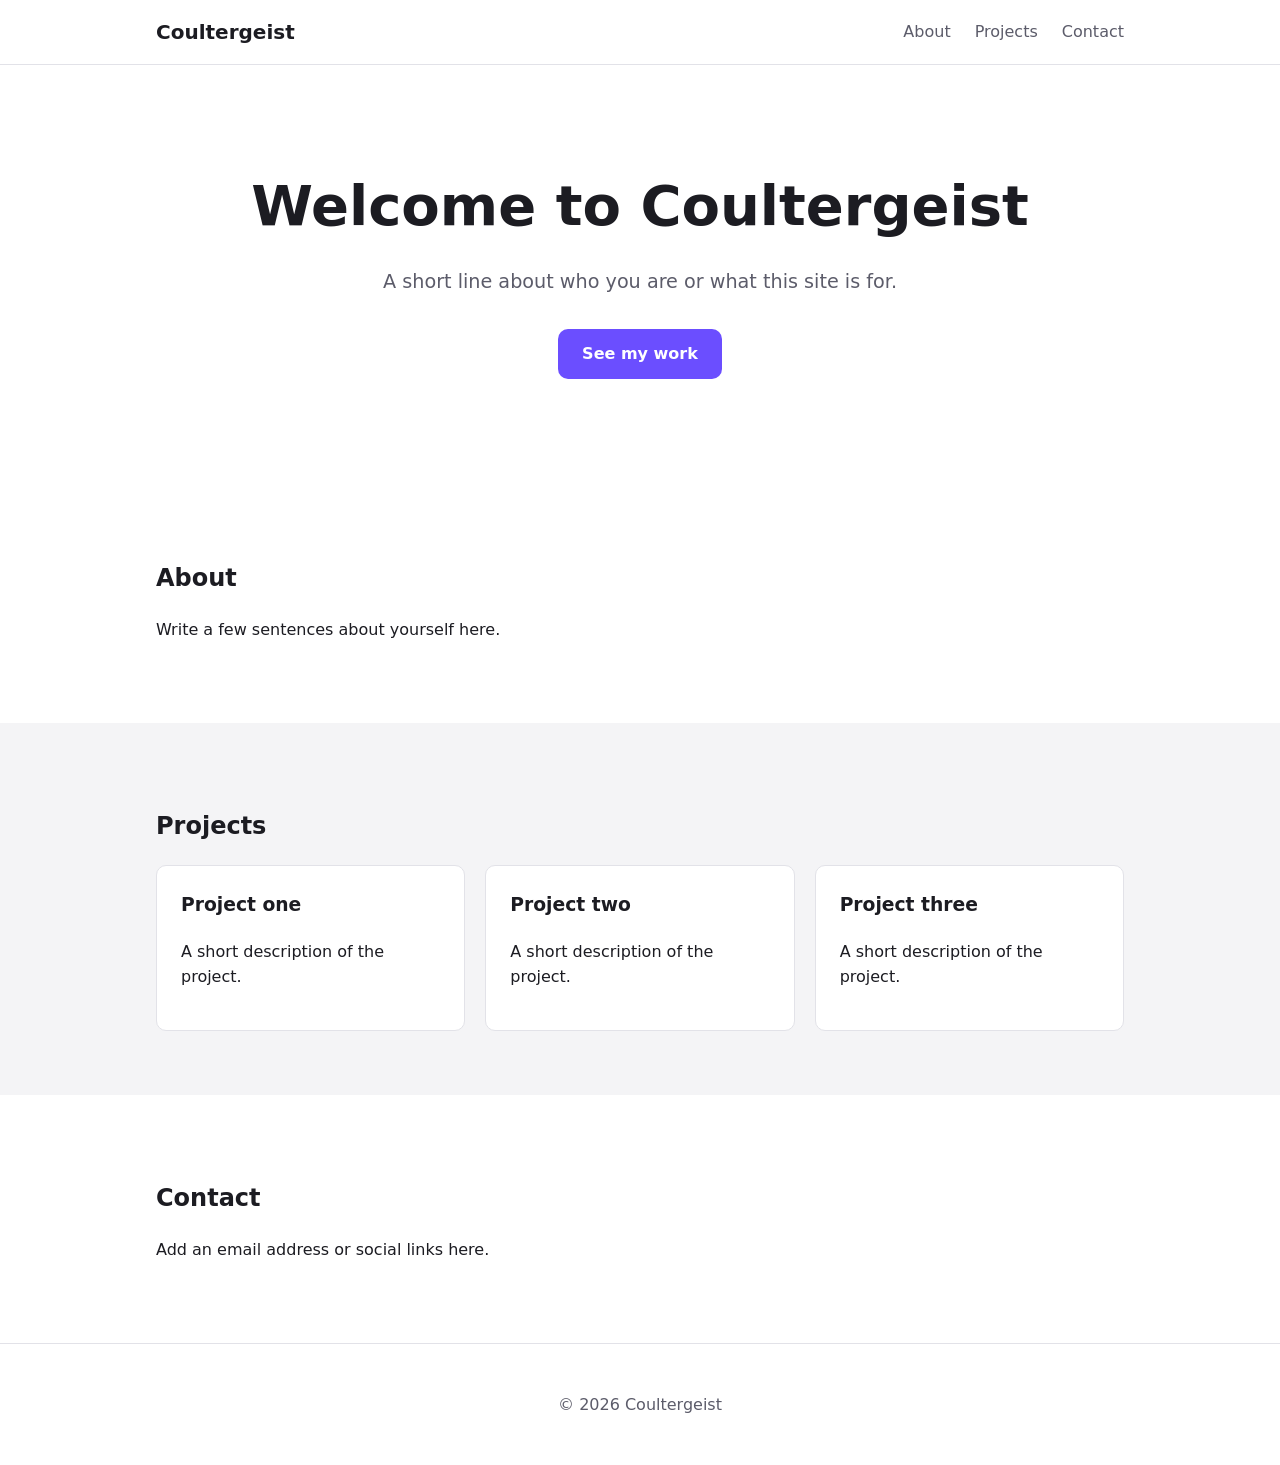
==== index.html @ 8b2ded34 "Add starter site in plain HTML, CSS and JavaScript Single-page layout with header nav, hero, about, " ====
<!doctype html>
<html lang="en">
<head>
  <meta charset="utf-8">
  <meta name="viewport" content="width=device-width, initial-scale=1">
  <title>Coultergeist</title>
  <meta name="description" content="Coultergeist — personal website.">
  <link rel="stylesheet" href="css/style.css">
  <script src="js/main.js" defer></script>
</head>
<body>
  <header class="site-header">
    <div class="container header-inner">
      <a class="logo" href="/">Coultergeist</a>
      <button class="nav-toggle" aria-expanded="false" aria-controls="site-nav" aria-label="Open menu">☰</button>
      <nav id="site-nav" class="site-nav">
        <a href="#about">About</a>
        <a href="#projects">Projects</a>
        <a href="#contact">Contact</a>
      </nav>
    </div>
  </header>

  <main>
    <section class="hero">
      <div class="container">
        <h1>Welcome to Coultergeist</h1>
        <p class="lead">A short line about who you are or what this site is for.</p>
        <a class="button" href="#projects">See my work</a>
      </div>
    </section>

    <section id="about" class="section">
      <div class="container">
        <h2>About</h2>
        <p>Write a few sentences about yourself here.</p>
      </div>
    </section>

    <section id="projects" class="section alt">
      <div class="container">
        <h2>Projects</h2>
        <div class="cards">
          <article class="card">
            <h3>Project one</h3>
            <p>A short description of the project.</p>
          </article>
          <article class="card">
            <h3>Project two</h3>
            <p>A short description of the project.</p>
          </article>
          <article class="card">
            <h3>Project three</h3>
            <p>A short description of the project.</p>
          </article>
        </div>
      </div>
    </section>

    <section id="contact" class="section">
      <div class="container">
        <h2>Contact</h2>
        <p>Add an email address or social links here.</p>
      </div>
    </section>
  </main>

  <footer class="site-footer">
    <div class="container">
      <p>&copy; <span id="year"></span> Coultergeist</p>
    </div>
  </footer>
</body>
</html>
---- css/style.css ----
/* Colours and spacing — change these to restyle the whole site */
:root {
  --bg: #ffffff;
  --bg-alt: #f4f4f6;
  --text: #1c1c22;
  --muted: #5c5c6a;
  --accent: #6b4eff;
  --accent-text: #ffffff;
  --border: #e2e2e8;
  --radius: 10px;
  --max-width: 1000px;
}

@media (prefers-color-scheme: dark) {
  :root {
    --bg: #121216;
    --bg-alt: #1b1b21;
    --text: #ececf1;
    --muted: #a0a0ad;
    --accent: #8f78ff;
    --border: #2c2c35;
  }
}

*,
*::before,
*::after {
  box-sizing: border-box;
}

html {
  scroll-behavior: smooth;
}

body {
  margin: 0;
  font-family: system-ui, -apple-system, "Segoe UI", Roboto, sans-serif;
  line-height: 1.6;
  color: var(--text);
  background: var(--bg);
}

a {
  color: var(--accent);
}

.container {
  max-width: var(--max-width);
  margin: 0 auto;
  padding: 0 16px;
}

/* Header */
.site-header {
  position: sticky;
  top: 0;
  z-index: 10;
  background: var(--bg);
  border-bottom: 1px solid var(--border);
}

.header-inner {
  display: flex;
  align-items: center;
  justify-content: space-between;
  height: 64px;
}

.logo {
  font-weight: 700;
  font-size: 1.25rem;
  color: var(--text);
  text-decoration: none;
}

.site-nav {
  display: flex;
  gap: 24px;
}

.site-nav a {
  color: var(--muted);
  text-decoration: none;
}

.site-nav a:hover {
  color: var(--text);
}

.nav-toggle {
  display: none;
  background: none;
  border: none;
  font-size: 1.5rem;
  color: var(--text);
  cursor: pointer;
}

/* Hero */
.hero {
  padding: 96px 0;
  text-align: center;
}

.hero h1 {
  font-size: clamp(2rem, 6vw, 3.5rem);
  margin: 0 0 16px;
}

.lead {
  font-size: 1.2rem;
  color: var(--muted);
  margin: 0 0 32px;
}

.button {
  display: inline-block;
  padding: 12px 24px;
  border-radius: var(--radius);
  background: var(--accent);
  color: var(--accent-text);
  text-decoration: none;
  font-weight: 600;
}

.button:hover {
  opacity: 0.9;
}

/* Sections */
.section {
  padding: 64px 0;
}

.section.alt {
  background: var(--bg-alt);
}

.cards {
  display: grid;
  grid-template-columns: repeat(auto-fit, minmax(240px, 1fr));
  gap: 20px;
}

.card {
  padding: 24px;
  background: var(--bg);
  border: 1px solid var(--border);
  border-radius: var(--radius);
}

.card h3 {
  margin-top: 0;
}

/* Footer */
.site-footer {
  padding: 32px 0;
  border-top: 1px solid var(--border);
  color: var(--muted);
  text-align: center;
}

/* Phones */
@media (max-width: 640px) {
  .nav-toggle {
    display: block;
  }

  .site-nav {
    display: none;
    position: absolute;
    top: 64px;
    left: 0;
    right: 0;
    flex-direction: column;
    gap: 0;
    background: var(--bg);
    border-bottom: 1px solid var(--border);
  }

  .site-nav.open {
    display: flex;
  }

  .site-nav a {
    padding: 14px 16px;
  }
}
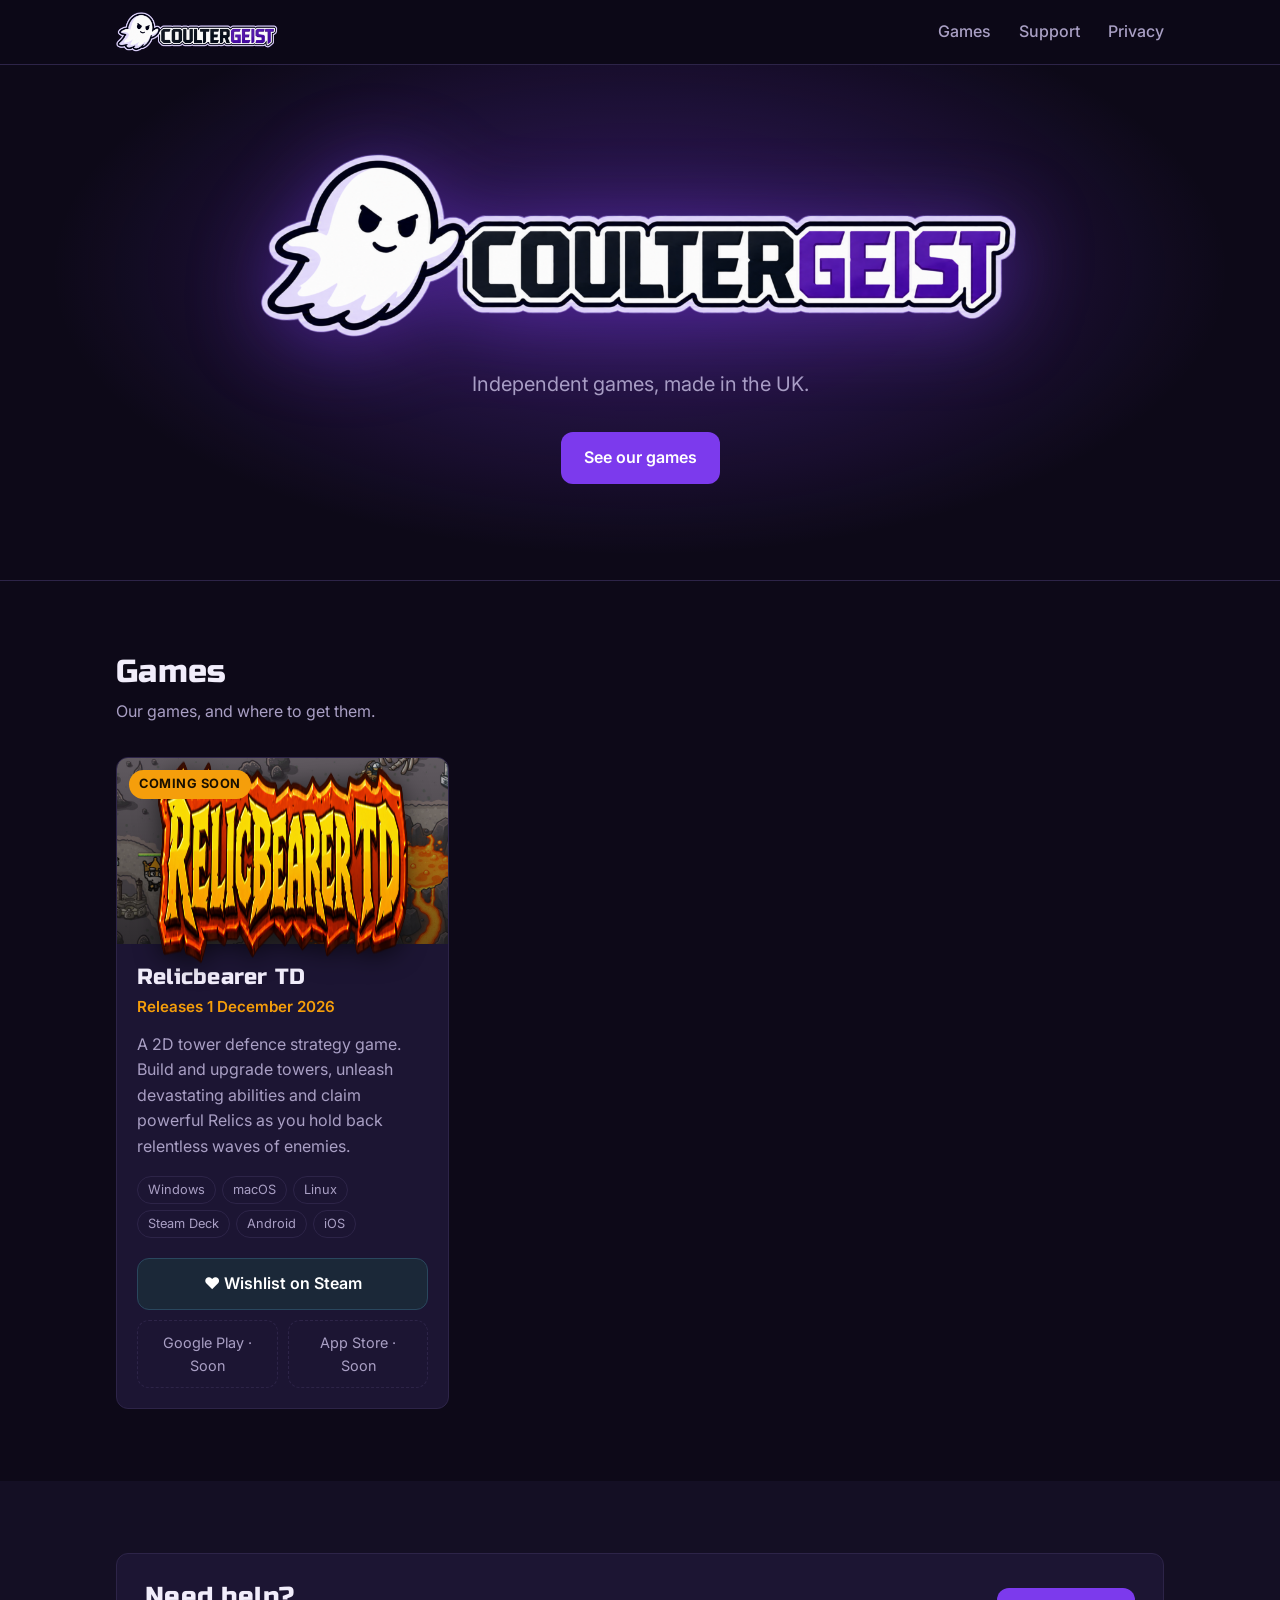
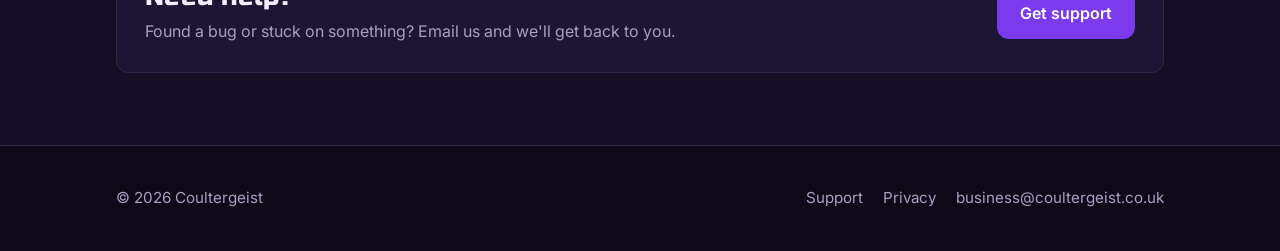
==== commit ec9a2566: "Rebuild site for Coultergeist and Relicbearer TD Logo banner, games grid with Relicbearer TD tile (S" ====
--- a/index.html
+++ b/index.html
@@ -3,20 +3,37 @@
 <head>
   <meta charset="utf-8">
   <meta name="viewport" content="width=device-width, initial-scale=1">
-  <title>Coultergeist</title>
-  <meta name="description" content="Coultergeist — personal website.">
-  <link rel="stylesheet" href="css/style.css">
-  <script src="js/main.js" defer></script>
+  <title>Coultergeist — Independent Games</title>
+  <meta name="description" content="Coultergeist is an independent game studio in the UK. Our first game, Relicbearer TD, launches 1 December 2026 on Steam, Android and iOS.">
+  <link rel="canonical" href="https://coultergeist.co.uk/">
+
+  <meta property="og:type" content="website">
+  <meta property="og:site_name" content="Coultergeist">
+  <meta property="og:title" content="Coultergeist — Independent Games">
+  <meta property="og:description" content="Independent games from the UK. Relicbearer TD launches 1 December 2026 — wishlist it on Steam.">
+  <meta property="og:url" content="https://coultergeist.co.uk/">
+  <meta property="og:image" content="https://coultergeist.co.uk/images/og-image.jpg">
+  <meta name="twitter:card" content="summary_large_image">
+
+  <link rel="icon" type="image/png" sizes="32x32" href="/images/favicon-32.png">
+  <link rel="apple-touch-icon" href="/images/apple-touch-icon.png">
+  <meta name="theme-color" content="#0d0918">
+
+  <link rel="preconnect" href="https://fonts.googleapis.com">
+  <link rel="preconnect" href="https://fonts.gstatic.com" crossorigin>
+  <link rel="stylesheet" href="https://fonts.googleapis.com/css2?family=Inter:wght@400;500;600;700&family=Russo+One&display=swap">
+  <link rel="stylesheet" href="/css/style.css">
+  <script src="/js/main.js" defer></script>
 </head>
 <body>
   <header class="site-header">
     <div class="container header-inner">
-      <a class="logo" href="/">Coultergeist</a>
+      <a class="logo" href="/"><img src="/images/coultergeist-logo.png" alt="Coultergeist" width="1200" height="400"></a>
       <button class="nav-toggle" aria-expanded="false" aria-controls="site-nav" aria-label="Open menu">☰</button>
       <nav id="site-nav" class="site-nav">
-        <a href="#about">About</a>
-        <a href="#projects">Projects</a>
-        <a href="#contact">Contact</a>
+        <a href="/#games">Games</a>
+        <a href="/support.html">Support</a>
+        <a href="/privacy/">Privacy</a>
       </nav>
     </div>
   </header>
@@ -24,50 +41,72 @@
   <main>
     <section class="hero">
       <div class="container">
-        <h1>Welcome to Coultergeist</h1>
-        <p class="lead">A short line about who you are or what this site is for.</p>
-        <a class="button" href="#projects">See my work</a>
+        <img class="hero-logo" src="/images/coultergeist-logo.png" alt="" width="1200" height="400">
+        <h1>Coultergeist</h1>
+        <p class="lead">Independent games, made in the UK.</p>
+        <a class="button" href="#games">See our games</a>
       </div>
     </section>
 
-    <section id="about" class="section">
+    <section id="games" class="section">
       <div class="container">
-        <h2>About</h2>
-        <p>Write a few sentences about yourself here.</p>
-      </div>
-    </section>
+        <h2 class="section-title">Games</h2>
+        <p class="section-intro">Our games, and where to get them.</p>
 
-    <section id="projects" class="section alt">
-      <div class="container">
-        <h2>Projects</h2>
-        <div class="cards">
-          <article class="card">
-            <h3>Project one</h3>
-            <p>A short description of the project.</p>
-          </article>
-          <article class="card">
-            <h3>Project two</h3>
-            <p>A short description of the project.</p>
-          </article>
-          <article class="card">
-            <h3>Project three</h3>
-            <p>A short description of the project.</p>
+        <div class="games">
+          <!-- Copy this <article> block for each new game -->
+          <article class="game-card">
+            <div class="game-cover">
+              <img class="game-cover-img" src="/images/games/relicbearer-td/cover.jpg" alt="Relicbearer TD gameplay: towers defending a path past a volcano" width="960" height="540" loading="lazy">
+              <img class="game-title-art" src="/images/games/relicbearer-td/title.png" alt="" width="720" height="203">
+              <span class="badge">Coming soon</span>
+            </div>
+            <div class="game-body">
+              <h3>Relicbearer TD</h3>
+              <p class="release">Releases 1 December 2026<span data-release="2026-12-01"></span></p>
+              <p>A 2D tower defence strategy game. Build and upgrade towers, unleash devastating abilities and claim powerful Relics as you hold back relentless waves of enemies.</p>
+              <ul class="platforms" aria-label="Platforms">
+                <li>Windows</li>
+                <li>macOS</li>
+                <li>Linux</li>
+                <li>Steam Deck</li>
+                <li>Android</li>
+                <li>iOS</li>
+              </ul>
+              <div class="game-actions">
+                <a class="button steam" href="https://store.steampowered.com/app/5309220/Relicbearer_TD/" target="_blank" rel="noopener">♥ Wishlist on Steam</a>
+                <div class="store-row">
+                  <span class="store-soon">Google Play · Soon</span>
+                  <span class="store-soon">App Store · Soon</span>
+                </div>
+              </div>
+            </div>
           </article>
         </div>
       </div>
     </section>
 
-    <section id="contact" class="section">
+    <section id="support" class="section alt">
       <div class="container">
-        <h2>Contact</h2>
-        <p>Add an email address or social links here.</p>
+        <div class="support-box">
+          <div>
+            <h2>Need help?</h2>
+            <p>Found a bug or stuck on something? Email us and we'll get back to you.</p>
+          </div>
+          <a class="button" href="/support.html">Get support</a>
+        </div>
       </div>
     </section>
   </main>
 
   <footer class="site-footer">
-    <div class="container">
-      <p>&copy; <span id="year"></span> Coultergeist</p>
+    <div class="container footer-inner">
+      <p>&copy; <span id="year">2026</span> Coultergeist</p>
+      <nav class="footer-links" aria-label="Footer">
+        <a href="/support.html">Support</a>
+        <a href="/privacy/">Privacy</a>
+        <a href="mailto:business@coultergeist.co.uk">business@coultergeist.co.uk</a>
+      </nav>
     </div>
   </footer>
 </body>
--- a/css/style.css
+++ b/css/style.css
@@ -1,25 +1,22 @@
 /* Colours and spacing — change these to restyle the whole site */
 :root {
-  --bg: #ffffff;
-  --bg-alt: #f4f4f6;
-  --text: #1c1c22;
-  --muted: #5c5c6a;
-  --accent: #6b4eff;
+  --bg: #0d0918;
+  --bg-alt: #140f24;
+  --surface: #1c1533;
+  --surface-hover: #241b40;
+  --text: #f1edfb;
+  --muted: #a99fc4;
+  --accent: #7c3aed;
+  --accent-hover: #6d28d9;
+  --accent-soft: #c9b8ff;
   --accent-text: #ffffff;
-  --border: #e2e2e8;
-  --radius: 10px;
-  --max-width: 1000px;
-}
-
-@media (prefers-color-scheme: dark) {
-  :root {
-    --bg: #121216;
-    --bg-alt: #1b1b21;
-    --text: #ececf1;
-    --muted: #a0a0ad;
-    --accent: #8f78ff;
-    --border: #2c2c35;
-  }
+  --border: #2d2448;
+  --steam: #1b2838;
+  --coming: #f59e0b;
+  --radius: 12px;
+  --max-width: 1080px;
+  --font-display: "Russo One", system-ui, sans-serif;
+  --font-body: "Inter", system-ui, -apple-system, "Segoe UI", Roboto, sans-serif;
 }
 
 *,
@@ -30,24 +27,43 @@
 
 html {
   scroll-behavior: smooth;
+  scroll-padding-top: 80px;
 }
 
 body {
   margin: 0;
-  font-family: system-ui, -apple-system, "Segoe UI", Roboto, sans-serif;
+  font-family: var(--font-body);
   line-height: 1.6;
   color: var(--text);
   background: var(--bg);
 }
 
+img {
+  max-width: 100%;
+  display: block;
+}
+
 a {
-  color: var(--accent);
+  color: var(--accent-soft);
+}
+
+h1,
+h2,
+h3 {
+  font-family: var(--font-display);
+  font-weight: 400;
+  line-height: 1.2;
+  letter-spacing: 0.01em;
 }
 
 .container {
   max-width: var(--max-width);
   margin: 0 auto;
   padding: 0 16px;
+}
+
+.narrow {
+  max-width: 760px;
 }
 
 /* Header */
@@ -55,7 +71,8 @@
   position: sticky;
   top: 0;
   z-index: 10;
-  background: var(--bg);
+  background: rgba(13, 9, 24, 0.9);
+  backdrop-filter: blur(8px);
   border-bottom: 1px solid var(--border);
 }
 
@@ -66,24 +83,24 @@
   height: 64px;
 }
 
-.logo {
-  font-weight: 700;
-  font-size: 1.25rem;
-  color: var(--text);
+.logo img {
+  height: 40px;
+  width: auto;
+}
+
+.site-nav {
+  display: flex;
+  gap: 28px;
+}
+
+.site-nav a {
+  color: var(--muted);
   text-decoration: none;
-}
-
-.site-nav {
-  display: flex;
-  gap: 24px;
-}
-
-.site-nav a {
-  color: var(--muted);
-  text-decoration: none;
-}
-
-.site-nav a:hover {
+  font-weight: 500;
+}
+
+.site-nav a:hover,
+.site-nav a[aria-current="page"] {
   color: var(--text);
 }
 
@@ -91,74 +108,440 @@
   display: none;
   background: none;
   border: none;
-  font-size: 1.5rem;
+  font-size: 1.6rem;
   color: var(--text);
   cursor: pointer;
 }
 
-/* Hero */
+/* Hero banner */
 .hero {
-  padding: 96px 0;
+  padding: 88px 0 96px;
   text-align: center;
+  background:
+    radial-gradient(ellipse at 50% 40%, rgba(124, 58, 237, 0.35), transparent 65%),
+    var(--bg);
+  border-bottom: 1px solid var(--border);
+}
+
+.hero-logo {
+  width: min(760px, 100%);
+  height: auto;
+  margin: 0 auto 28px;
+  filter: drop-shadow(0 10px 40px rgba(124, 58, 237, 0.45));
 }
 
 .hero h1 {
-  font-size: clamp(2rem, 6vw, 3.5rem);
-  margin: 0 0 16px;
+  position: absolute;
+  width: 1px;
+  height: 1px;
+  overflow: hidden;
+  clip: rect(0 0 0 0);
 }
 
 .lead {
-  font-size: 1.2rem;
-  color: var(--muted);
-  margin: 0 0 32px;
-}
-
+  font-size: 1.25rem;
+  color: var(--muted);
+  max-width: 560px;
+  margin: 0 auto 32px;
+}
+
+/* Buttons */
 .button {
-  display: inline-block;
-  padding: 12px 24px;
+  display: inline-flex;
+  align-items: center;
+  gap: 8px;
+  padding: 12px 22px;
   border-radius: var(--radius);
   background: var(--accent);
   color: var(--accent-text);
   text-decoration: none;
   font-weight: 600;
+  border: 1px solid transparent;
+  transition: background 0.15s;
 }
 
 .button:hover {
-  opacity: 0.9;
+  background: var(--accent-hover);
+}
+
+.button.secondary {
+  background: transparent;
+  border-color: var(--border);
+  color: var(--text);
+}
+
+.button.secondary:hover {
+  background: var(--surface-hover);
+}
+
+.button.steam {
+  background: var(--steam);
+  border-color: #2a475e;
+}
+
+.button.steam:hover {
+  background: #2a475e;
+}
+
+.button svg {
+  width: 20px;
+  height: 20px;
+  flex-shrink: 0;
 }
 
 /* Sections */
 .section {
-  padding: 64px 0;
+  padding: 72px 0;
 }
 
 .section.alt {
   background: var(--bg-alt);
 }
 
-.cards {
+.section-title {
+  font-size: 2rem;
+  margin: 0 0 8px;
+}
+
+.section-intro {
+  color: var(--muted);
+  margin: 0 0 32px;
+}
+
+/* Game tiles */
+.games {
   display: grid;
-  grid-template-columns: repeat(auto-fit, minmax(240px, 1fr));
-  gap: 20px;
-}
-
-.card {
-  padding: 24px;
-  background: var(--bg);
+  grid-template-columns: repeat(auto-fill, minmax(320px, 1fr));
+  gap: 24px;
+}
+
+.game-card {
+  display: flex;
+  flex-direction: column;
+  background: var(--surface);
   border: 1px solid var(--border);
   border-radius: var(--radius);
-}
-
-.card h3 {
-  margin-top: 0;
+  overflow: hidden;
+  transition: transform 0.2s, border-color 0.2s;
+}
+
+.game-card:hover {
+  transform: translateY(-4px);
+  border-color: var(--accent);
+}
+
+.game-cover {
+  position: relative;
+  aspect-ratio: 16 / 9;
+  background: #000;
+}
+
+.game-cover-img {
+  width: 100%;
+  height: 100%;
+  object-fit: cover;
+}
+
+.game-cover::after {
+  content: "";
+  position: absolute;
+  inset: 0;
+  background: linear-gradient(to bottom, rgba(0, 0, 0, 0.1), rgba(0, 0, 0, 0.55));
+}
+
+.game-title-art {
+  position: absolute;
+  z-index: 1;
+  left: 50%;
+  top: 56%;
+  width: 76%;
+  transform: translate(-50%, -50%);
+  filter: drop-shadow(0 4px 12px rgba(0, 0, 0, 0.6));
+}
+
+.badge {
+  position: absolute;
+  z-index: 1;
+  top: 12px;
+  left: 12px;
+  padding: 4px 10px;
+  border-radius: 999px;
+  background: var(--coming);
+  color: #1a1000;
+  font-size: 0.8rem;
+  font-weight: 700;
+  text-transform: uppercase;
+  letter-spacing: 0.04em;
+}
+
+.game-body {
+  display: flex;
+  flex-direction: column;
+  flex: 1;
+  padding: 20px;
+}
+
+.game-body h3 {
+  margin: 0 0 4px;
+  font-size: 1.4rem;
+}
+
+.game-body .release {
+  margin: 0 0 12px;
+  color: var(--coming);
+  font-weight: 600;
+  font-size: 0.95rem;
+}
+
+.game-body p {
+  margin: 0 0 16px;
+  color: var(--muted);
+}
+
+.platforms {
+  display: flex;
+  flex-wrap: wrap;
+  gap: 6px;
+  margin: 0 0 20px;
+  padding: 0;
+  list-style: none;
+}
+
+.platforms li {
+  padding: 3px 10px;
+  border: 1px solid var(--border);
+  border-radius: 999px;
+  font-size: 0.8rem;
+  color: var(--muted);
+}
+
+.game-actions {
+  display: flex;
+  flex-direction: column;
+  gap: 10px;
+  margin-top: auto;
+}
+
+.game-actions .button {
+  justify-content: center;
+}
+
+.store-row {
+  display: flex;
+  gap: 10px;
+}
+
+.store-row > * {
+  flex: 1;
+  justify-content: center;
+}
+
+.store-soon {
+  display: inline-flex;
+  align-items: center;
+  justify-content: center;
+  gap: 8px;
+  padding: 10px 12px;
+  border: 1px dashed var(--border);
+  border-radius: var(--radius);
+  color: var(--muted);
+  font-size: 0.9rem;
+  text-align: center;
+}
+
+.store-soon svg {
+  width: 18px;
+  height: 18px;
+}
+
+/* Support */
+.support-box {
+  display: flex;
+  flex-wrap: wrap;
+  align-items: center;
+  justify-content: space-between;
+  gap: 20px;
+  padding: 28px;
+  background: var(--surface);
+  border: 1px solid var(--border);
+  border-radius: var(--radius);
+}
+
+.support-box h2 {
+  margin: 0 0 6px;
+  font-size: 1.6rem;
+}
+
+.support-box p {
+  margin: 0;
+  color: var(--muted);
+}
+
+.email-link {
+  font-size: 1.15rem;
+  font-weight: 600;
+  word-break: break-all;
+}
+
+.checklist {
+  padding-left: 20px;
+}
+
+.checklist li {
+  margin-bottom: 6px;
+}
+
+.faq details {
+  background: var(--surface);
+  border: 1px solid var(--border);
+  border-radius: var(--radius);
+  padding: 14px 18px;
+  margin-bottom: 10px;
+}
+
+.faq summary {
+  font-weight: 600;
+  cursor: pointer;
+}
+
+.faq details p {
+  margin: 10px 0 0;
+  color: var(--muted);
+}
+
+/* Long text pages (privacy policy etc.) */
+.page-header {
+  padding: 56px 0 24px;
+}
+
+.page-header h1 {
+  font-size: clamp(1.8rem, 5vw, 2.6rem);
+  margin: 0 0 8px;
+}
+
+.page-header p {
+  color: var(--muted);
+  margin: 0;
+}
+
+.prose {
+  padding-bottom: 72px;
+}
+
+.prose h2 {
+  font-size: 1.4rem;
+  margin: 40px 0 12px;
+}
+
+.prose p,
+.prose li {
+  color: #d9d3ea;
+}
+
+.prose table {
+  width: 100%;
+  border-collapse: collapse;
+  margin: 16px 0;
+  font-size: 0.95rem;
+}
+
+.prose th,
+.prose td {
+  text-align: left;
+  padding: 10px 12px;
+  border-bottom: 1px solid var(--border);
+  vertical-align: top;
+}
+
+.prose th {
+  color: var(--text);
+}
+
+.prose code {
+  background: var(--surface);
+  padding: 1px 6px;
+  border-radius: 4px;
+  font-size: 0.9em;
+}
+
+.table-wrap {
+  overflow-x: auto;
+}
+
+.policy-list {
+  list-style: none;
+  padding: 0;
+  display: grid;
+  gap: 12px;
+}
+
+.policy-list a {
+  display: flex;
+  align-items: center;
+  gap: 16px;
+  padding: 16px;
+  background: var(--surface);
+  border: 1px solid var(--border);
+  border-radius: var(--radius);
+  color: var(--text);
+  text-decoration: none;
+  font-weight: 600;
+}
+
+.policy-list a:hover {
+  border-color: var(--accent);
+}
+
+.policy-list img {
+  width: 48px;
+  height: 48px;
+  border-radius: 10px;
+}
+
+/* 404 */
+.not-found {
+  padding: 96px 0;
+  text-align: center;
+}
+
+.not-found img {
+  width: 160px;
+  margin: 0 auto 24px;
 }
 
 /* Footer */
 .site-footer {
-  padding: 32px 0;
+  padding: 40px 0;
   border-top: 1px solid var(--border);
   color: var(--muted);
-  text-align: center;
+  font-size: 0.95rem;
+}
+
+.footer-inner {
+  display: flex;
+  flex-wrap: wrap;
+  align-items: center;
+  justify-content: space-between;
+  gap: 16px;
+}
+
+.footer-inner p {
+  margin: 0;
+}
+
+.footer-links {
+  display: flex;
+  flex-wrap: wrap;
+  gap: 20px;
+}
+
+.footer-links a {
+  color: var(--muted);
+  text-decoration: none;
+}
+
+.footer-links a:hover {
+  color: var(--text);
 }
 
 /* Phones */
@@ -175,7 +558,7 @@
     right: 0;
     flex-direction: column;
     gap: 0;
-    background: var(--bg);
+    background: var(--bg-alt);
     border-bottom: 1px solid var(--border);
   }
 
@@ -186,4 +569,20 @@
   .site-nav a {
     padding: 14px 16px;
   }
-}
+
+  .logo img {
+    height: 32px;
+  }
+
+  .hero {
+    padding: 56px 0 64px;
+  }
+
+  .games {
+    grid-template-columns: 1fr;
+  }
+
+  .support-box {
+    padding: 20px;
+  }
+}
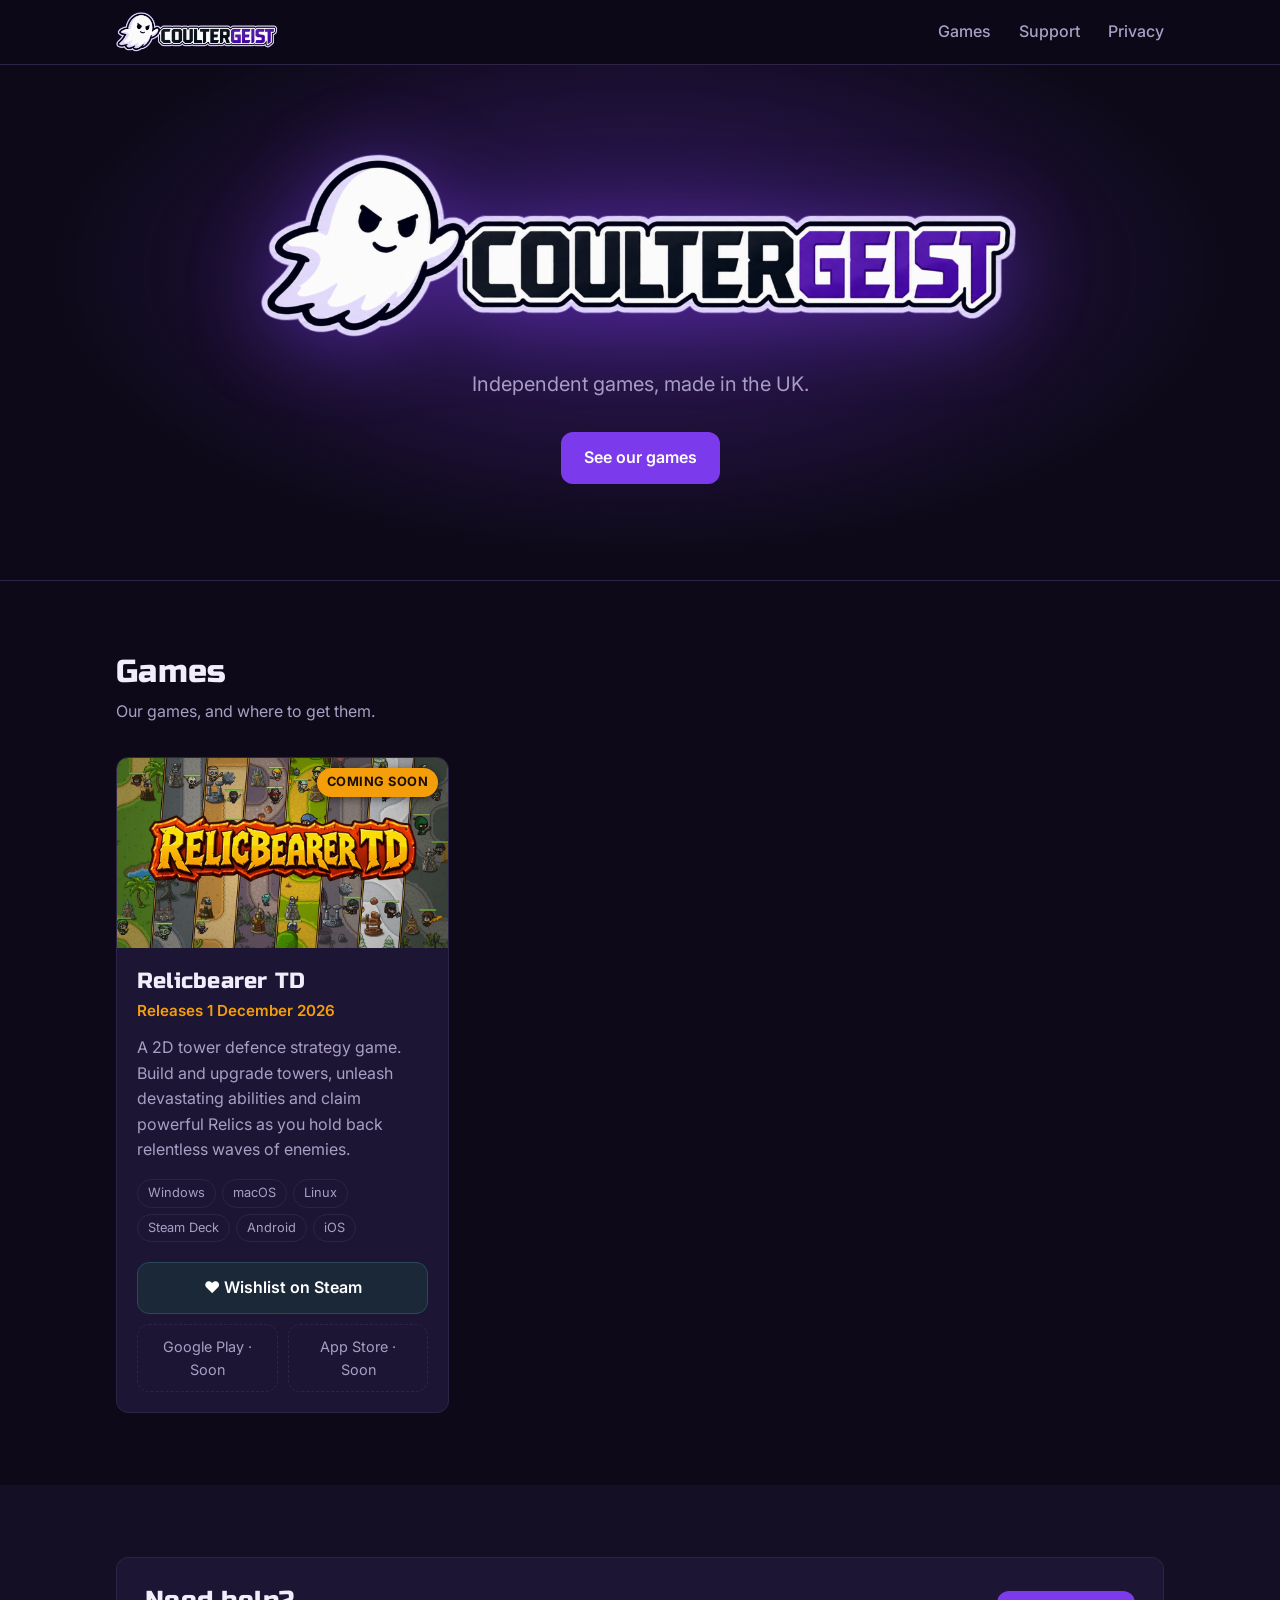
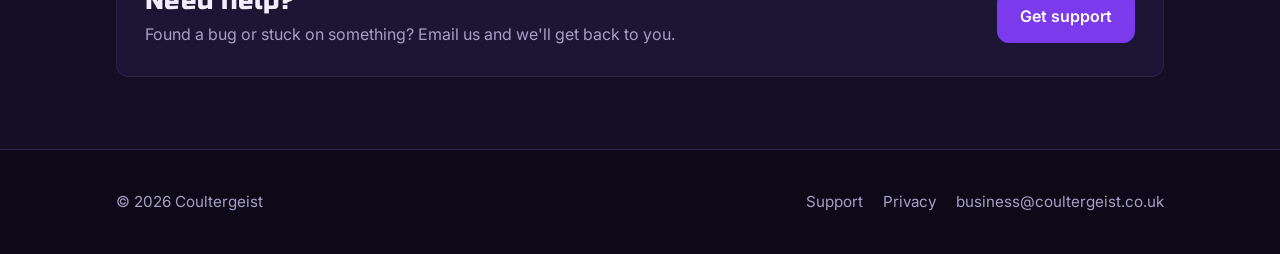
==== commit c49d1225: "Use Steam main capsule as Relicbearer TD tile cover Co-Authored-By: Claude Opus 5.5 <noreply@anthrop" ====
--- a/index.html
+++ b/index.html
@@ -22,8 +22,8 @@
   <link rel="preconnect" href="https://fonts.googleapis.com">
   <link rel="preconnect" href="https://fonts.gstatic.com" crossorigin>
   <link rel="stylesheet" href="https://fonts.googleapis.com/css2?family=Inter:wght@400;500;600;700&family=Russo+One&display=swap">
-  <link rel="stylesheet" href="/css/style.css">
-  <script src="/js/main.js" defer></script>
+  <link rel="stylesheet" href="/css/style.css?v=3">
+  <script src="/js/main.js?v=3" defer></script>
 </head>
 <body>
   <header class="site-header">
@@ -57,8 +57,7 @@
           <!-- Copy this <article> block for each new game -->
           <article class="game-card">
             <div class="game-cover">
-              <img class="game-cover-img" src="/images/games/relicbearer-td/cover.jpg" alt="Relicbearer TD gameplay: towers defending a path past a volcano" width="960" height="540" loading="lazy">
-              <img class="game-title-art" src="/images/games/relicbearer-td/title.png" alt="" width="720" height="203">
+              <img class="game-cover-img" src="/images/games/relicbearer-td/cover.jpg" alt="Relicbearer TD" width="960" height="550" loading="lazy">
               <span class="badge">Coming soon</span>
             </div>
             <div class="game-body">
--- a/css/style.css
+++ b/css/style.css
@@ -232,7 +232,7 @@
 
 .game-cover {
   position: relative;
-  aspect-ratio: 16 / 9;
+  aspect-ratio: 1232 / 706;
   background: #000;
 }
 
@@ -242,28 +242,12 @@
   object-fit: cover;
 }
 
-.game-cover::after {
-  content: "";
-  position: absolute;
-  inset: 0;
-  background: linear-gradient(to bottom, rgba(0, 0, 0, 0.1), rgba(0, 0, 0, 0.55));
-}
-
-.game-title-art {
-  position: absolute;
-  z-index: 1;
-  left: 50%;
-  top: 56%;
-  width: 76%;
-  transform: translate(-50%, -50%);
-  filter: drop-shadow(0 4px 12px rgba(0, 0, 0, 0.6));
-}
-
 .badge {
   position: absolute;
   z-index: 1;
-  top: 12px;
-  left: 12px;
+  top: 10px;
+  right: 10px;
+  box-shadow: 0 2px 8px rgba(0, 0, 0, 0.5);
   padding: 4px 10px;
   border-radius: 999px;
   background: var(--coming);
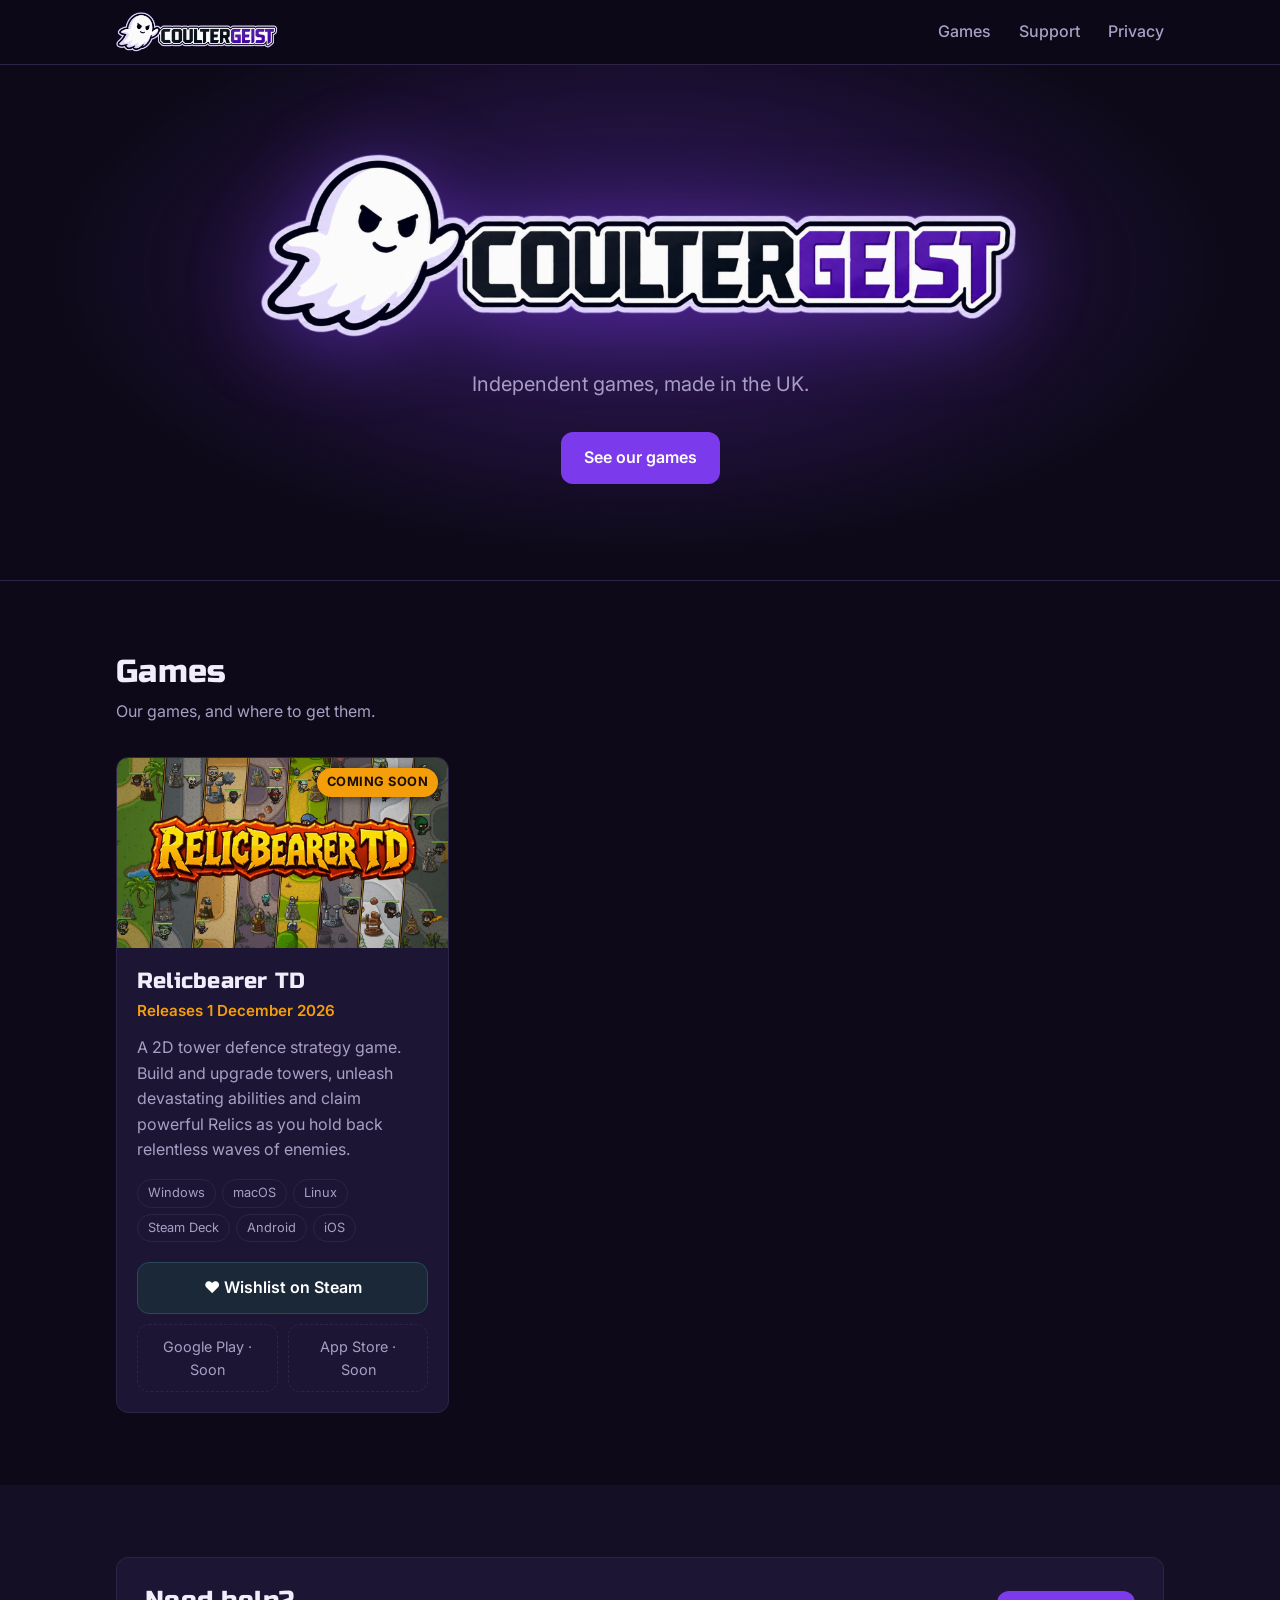
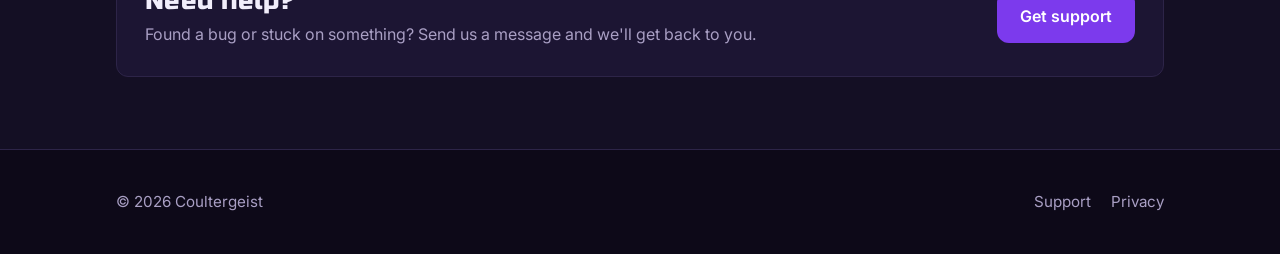
==== commit 67f85eb3: "Replace support email with Web3Forms support form Game, platform and category dropdowns plus a short" ====
--- a/index.html
+++ b/index.html
@@ -22,8 +22,8 @@
   <link rel="preconnect" href="https://fonts.googleapis.com">
   <link rel="preconnect" href="https://fonts.gstatic.com" crossorigin>
   <link rel="stylesheet" href="https://fonts.googleapis.com/css2?family=Inter:wght@400;500;600;700&family=Russo+One&display=swap">
-  <link rel="stylesheet" href="/css/style.css?v=3">
-  <script src="/js/main.js?v=3" defer></script>
+  <link rel="stylesheet" href="/css/style.css?v=4">
+  <script src="/js/main.js?v=4" defer></script>
 </head>
 <body>
   <header class="site-header">
@@ -90,7 +90,7 @@
         <div class="support-box">
           <div>
             <h2>Need help?</h2>
-            <p>Found a bug or stuck on something? Email us and we'll get back to you.</p>
+            <p>Found a bug or stuck on something? Send us a message and we'll get back to you.</p>
           </div>
           <a class="button" href="/support.html">Get support</a>
         </div>
@@ -104,7 +104,6 @@
       <nav class="footer-links" aria-label="Footer">
         <a href="/support.html">Support</a>
         <a href="/privacy/">Privacy</a>
-        <a href="mailto:business@coultergeist.co.uk">business@coultergeist.co.uk</a>
       </nav>
     </div>
   </footer>
--- a/css/style.css
+++ b/css/style.css
@@ -367,6 +367,120 @@
   word-break: break-all;
 }
 
+/* Support form */
+.support-form {
+  display: grid;
+  gap: 18px;
+  padding: 28px;
+  background: var(--surface);
+  border: 1px solid var(--border);
+  border-radius: var(--radius);
+}
+
+.form-row {
+  display: grid;
+  grid-template-columns: 1fr 1fr;
+  gap: 18px;
+}
+
+.field {
+  display: grid;
+  gap: 6px;
+}
+
+.field label {
+  font-weight: 600;
+}
+
+.optional {
+  font-weight: 400;
+  color: var(--muted);
+}
+
+.field input,
+.field select,
+.field textarea {
+  width: 100%;
+  padding: 11px 12px;
+  font: inherit;
+  color: var(--text);
+  background: var(--bg);
+  border: 1px solid var(--border);
+  border-radius: 8px;
+}
+
+.field textarea {
+  resize: vertical;
+  min-height: 120px;
+}
+
+.field select {
+  appearance: none;
+  padding-right: 36px;
+  background-image: url("data:image/svg+xml,%3Csvg xmlns='http://www.w3.org/2000/svg' width='12' height='8' viewBox='0 0 12 8'%3E%3Cpath d='M1 1l5 5 5-5' fill='none' stroke='%23a99fc4' stroke-width='2'/%3E%3C/svg%3E");
+  background-repeat: no-repeat;
+  background-position: right 14px center;
+}
+
+.field select:invalid {
+  color: var(--muted);
+}
+
+.field input:focus,
+.field select:focus,
+.field textarea:focus {
+  outline: 2px solid var(--accent);
+  outline-offset: 1px;
+  border-color: var(--accent);
+}
+
+.field.has-error input,
+.field.has-error select,
+.field.has-error textarea {
+  border-color: #f87171;
+}
+
+.hint {
+  margin: 0;
+  font-size: 0.85rem;
+  color: var(--muted);
+}
+
+.support-form .button {
+  justify-self: start;
+  border: none;
+  cursor: pointer;
+  font-size: 1rem;
+}
+
+.support-form .button:disabled {
+  opacity: 0.6;
+  cursor: wait;
+}
+
+.form-status {
+  margin: 0;
+  font-weight: 600;
+}
+
+.form-status:empty {
+  display: none;
+}
+
+.form-status.success {
+  color: #4ade80;
+}
+
+.form-status.error {
+  color: #f87171;
+}
+
+/* Hidden spam trap */
+.hp {
+  position: absolute;
+  left: -9999px;
+}
+
 .checklist {
   padding-left: 20px;
 }
@@ -566,7 +680,12 @@
     grid-template-columns: 1fr;
   }
 
-  .support-box {
+  .support-box,
+  .support-form {
     padding: 20px;
   }
-}
+
+  .form-row {
+    grid-template-columns: 1fr;
+  }
+}
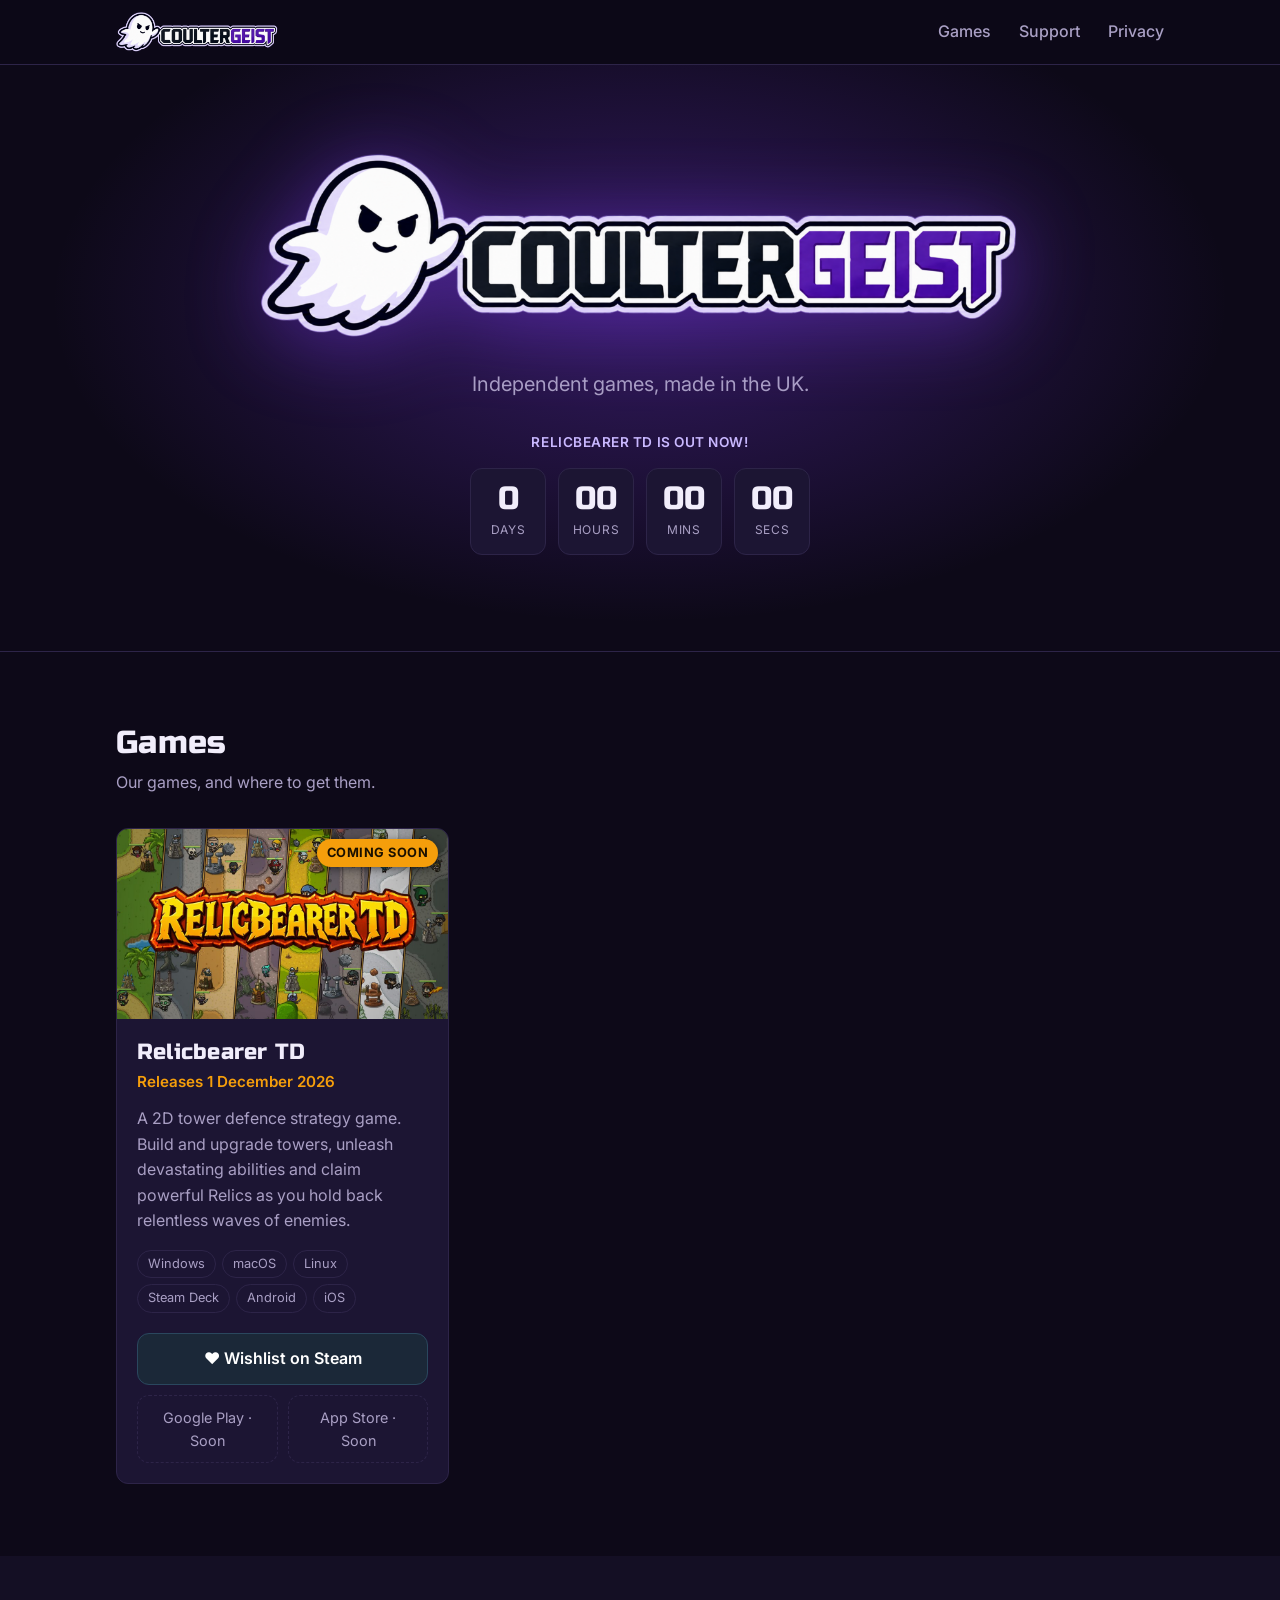
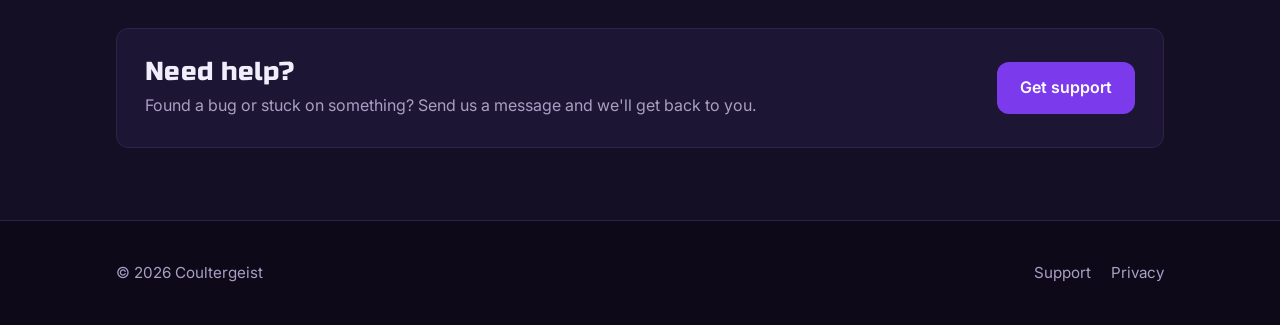
==== commit d00029b1: "Replace hero games button with live launch countdown Counts down to 8am UK time on 1 December 2026 a" ====
--- a/index.html
+++ b/index.html
@@ -22,8 +22,8 @@
   <link rel="preconnect" href="https://fonts.googleapis.com">
   <link rel="preconnect" href="https://fonts.gstatic.com" crossorigin>
   <link rel="stylesheet" href="https://fonts.googleapis.com/css2?family=Inter:wght@400;500;600;700&family=Russo+One&display=swap">
-  <link rel="stylesheet" href="/css/style.css?v=4">
-  <script src="/js/main.js?v=4" defer></script>
+  <link rel="stylesheet" href="/css/style.css?v=6">
+  <script src="/js/main.js?v=5" defer></script>
 </head>
 <body>
   <header class="site-header">
@@ -44,7 +44,16 @@
         <img class="hero-logo" src="/images/coultergeist-logo.png" alt="" width="1200" height="400">
         <h1>Coultergeist</h1>
         <p class="lead">Independent games, made in the UK.</p>
-        <a class="button" href="#games">See our games</a>
+        <!-- Launch countdown: 8am UK time, 1 December 2026 (GMT, so 08:00Z) -->
+        <div class="countdown" data-launch="2026-12-01T08:00:00Z" hidden>
+          <p class="countdown-label">Relicbearer TD launches in</p>
+          <div class="countdown-units">
+            <div class="countdown-unit"><span data-unit="days">0</span><small>Days</small></div>
+            <div class="countdown-unit"><span data-unit="hours">00</span><small>Hours</small></div>
+            <div class="countdown-unit"><span data-unit="minutes">00</span><small>Mins</small></div>
+            <div class="countdown-unit"><span data-unit="seconds">00</span><small>Secs</small></div>
+          </div>
+        </div>
       </div>
     </section>
 
--- a/css/style.css
+++ b/css/style.css
@@ -145,6 +145,59 @@
   margin: 0 auto 32px;
 }
 
+/* Launch countdown */
+.countdown-label {
+  margin: 0 0 14px;
+  color: var(--accent-soft);
+  font-weight: 600;
+  letter-spacing: 0.04em;
+  text-transform: uppercase;
+  font-size: 0.85rem;
+}
+
+.countdown-units {
+  display: inline-flex;
+  gap: 12px;
+}
+
+.countdown-unit {
+  min-width: 76px;
+  padding: 12px 10px;
+  border: 1px solid var(--border);
+  border-radius: var(--radius);
+  background: var(--surface);
+}
+
+.countdown-unit span {
+  display: block;
+  font-family: var(--font-display);
+  font-size: 2rem;
+  line-height: 1.1;
+  font-variant-numeric: tabular-nums;
+}
+
+.countdown-unit small {
+  color: var(--muted);
+  font-size: 0.75rem;
+  text-transform: uppercase;
+  letter-spacing: 0.06em;
+}
+
+@media (max-width: 480px) {
+  .countdown-units {
+    gap: 8px;
+  }
+
+  .countdown-unit {
+    min-width: 64px;
+    padding: 10px 6px;
+  }
+
+  .countdown-unit span {
+    font-size: 1.5rem;
+  }
+}
+
 /* Buttons */
 .button {
   display: inline-flex;
@@ -385,6 +438,7 @@
 
 .field {
   display: grid;
+  align-content: start;
   gap: 6px;
 }
 
